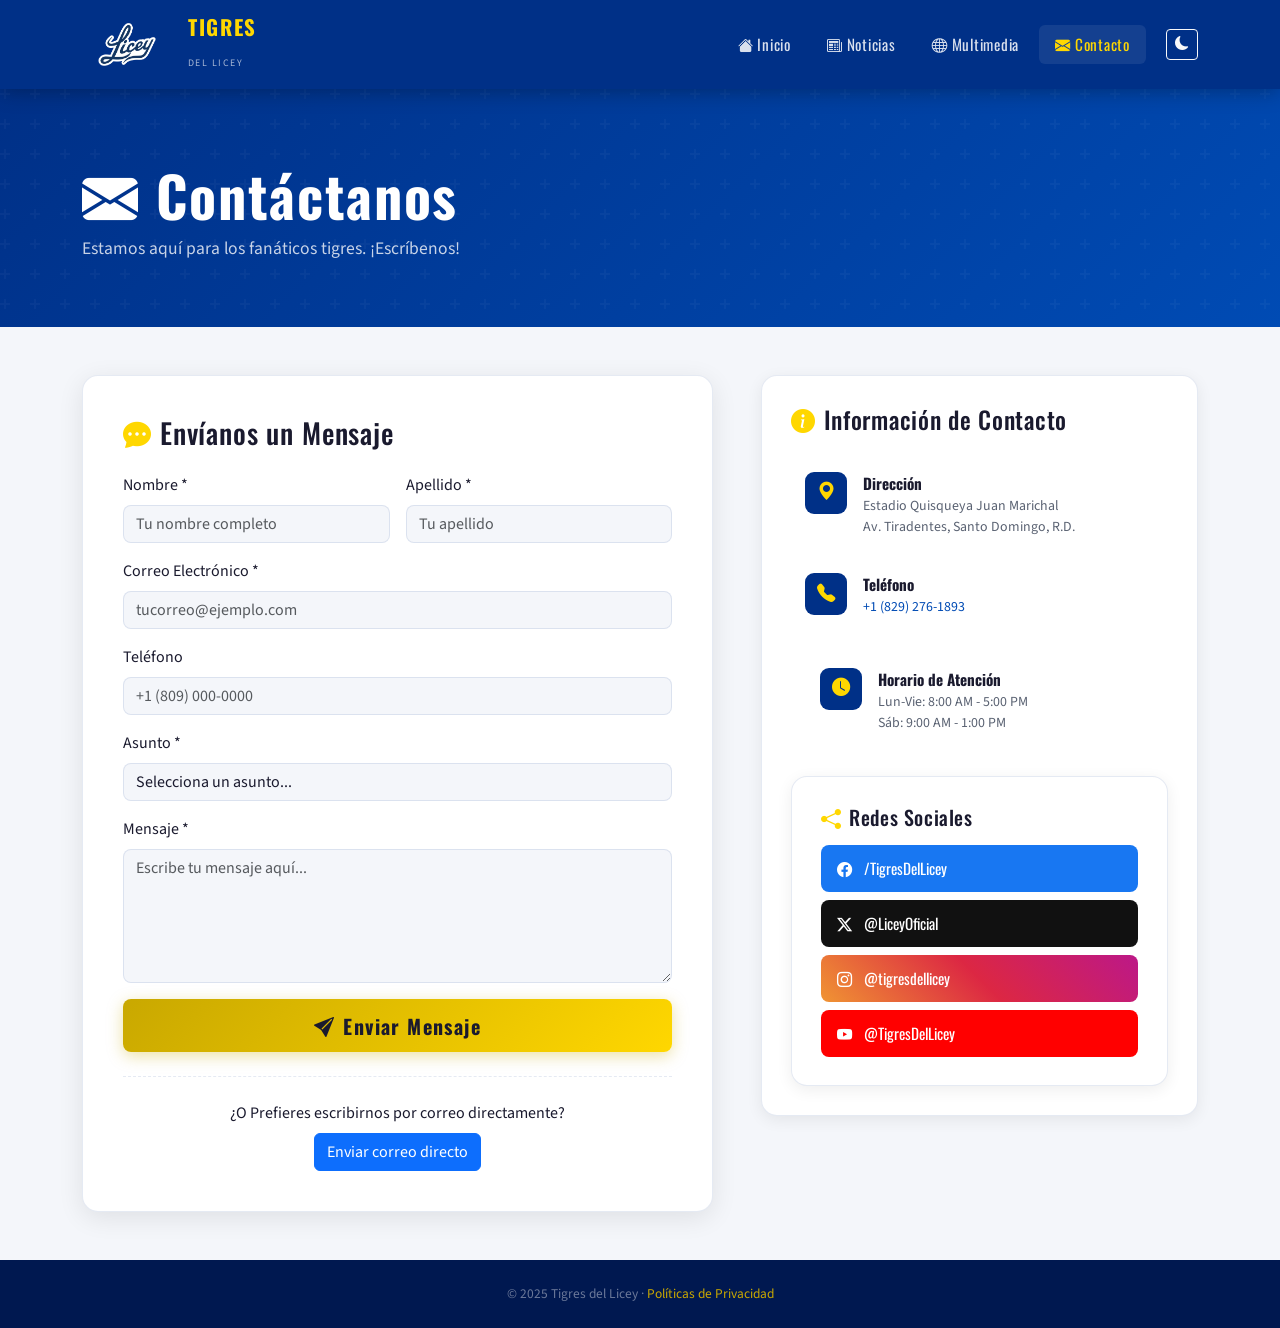
==== contacto.html @ 9cd00520 "Add files via upload" ====
<!DOCTYPE html>
<html lang="es" data-theme="light">
<head>
  <meta charset="UTF-8" />
  <meta name="viewport" content="width=device-width, initial-scale=1.0" />
  <meta name="description" content="Página de contacto de los Tigres del Licey. Escríbenos para cualquier consulta." />
  <meta name="keywords" content="Tigres del Licey contacto, contactar Licey, béisbol dominicano contacto" />
  <meta name="author" content="Tigres del Licey" />
  <meta name="robots" content="index, follow" />
  <title>Contacto  Tigres del Licey</title>
  <link rel="icon" type="image/svg+xml" href="img/favicon.svg" />
  <link href="https://cdn.jsdelivr.net/npm/bootstrap@5.3.2/dist/css/bootstrap.min.css" rel="stylesheet" />
  <link href="https://cdn.jsdelivr.net/npm/bootstrap-icons@1.11.3/font/bootstrap-icons.min.css" rel="stylesheet" />
  <link href="https://fonts.googleapis.com/css2?family=Oswald:wght@400;600;700&family=Source+Sans+3:wght@300;400;600&display=swap" rel="stylesheet" />
  <link rel="stylesheet" href="css/styles.css" />
</head>
<body>

<nav class="navbar navbar-expand-lg sticky-top" id="mainNav">
  <div class="container">
    <a class="navbar-brand d-flex align-items-center gap-2" href="index.html">
      <img src="img/tigresdelliceyicono-removebg-preview.png" alt="logo" width="90" class="me-2" />
      <div><span class="nombre-marca">TIGRES</span><br><span class="subtitulo-marca">DEL LICEY</span></div>
    </a>
    <button class="navbar-toggler" type="button" data-bs-toggle="collapse" data-bs-target="#navMenu">
      <i class="bi bi-list text-white fs-2"></i>
    </button>
    <div class="collapse navbar-collapse" id="navMenu">
      <ul class="navbar-nav ms-auto align-items-lg-center gap-lg-1">
        <li class="nav-item"><a class="nav-link" href="index.html"><i class="bi bi-house-fill me-1"></i>Inicio</a></li>
        <li class="nav-item"><a class="nav-link" href="noticias.html"><i class="bi bi-newspaper me-1"></i>Noticias</a></li>
        <li class="nav-item"><a class="nav-link" href="enlaces.html"><i class="bi bi-globe me-1"></i>Multimedia</a></li>
        <li class="nav-item"><a class="nav-link active" href="contacto.html"><i class="bi bi-envelope-fill me-1"></i>Contacto</a></li>
        <li class="nav-item">
          <button class="btn btn-outline-light btn-sm ms-lg-3" id="darkToggle" onclick="toggleDark()">
            <i class="bi bi-moon-fill" id="darkIcon"></i>
          </button>
        </li>
      </ul>
    </div>
  </div>
</nav>

<div class="hero-pagina">
  <div class="container">
    <h1><i class="bi bi-envelope-fill me-3"></i>Contáctanos</h1>
    <p>Estamos aquí para los fanáticos tigres. ¡Escríbenos!</p>
  </div>
</div>

<main class="container py-5">
  <div class="row g-5 align-items-start">

    <!-- Contact Form -->
    <div class="col-lg-7">
      <div class="tarjeta-contacto">
        <h3 class="mb-4"><i class="bi bi-chat-dots-fill text-gold me-2"></i>Envíanos un Mensaje</h3>
        <div id="contactForm">
          <div class="row g-3">
            <div class="col-md-6">
              <label class="form-label">Nombre *</label>
              <input type="text" class="form-control campo-licey" id="nombre" placeholder="Tu nombre completo" />
            </div>
            <div class="col-md-6">
              <label class="form-label">Apellido *</label>
              <input type="text" class="form-control campo-licey" id="apellido" placeholder="Tu apellido" />
            </div>
            <div class="col-12">
              <label class="form-label">Correo Electrónico *</label>
              <input type="email" class="form-control campo-licey" id="email" placeholder="tucorreo@ejemplo.com" />
            </div>
            <div class="col-12">
              <label class="form-label">Teléfono</label>
              <input type="tel" class="form-control campo-licey" id="telefono" placeholder="+1 (809) 000-0000" />
            </div>
            <div class="col-12">
              <label class="form-label">Asunto *</label>
              <select class="form-select campo-licey" id="asunto">
                <option value="">Selecciona un asunto...</option>
                <option value="info">Información general</option>
                <option value="tickets">Compra de boletos</option>
                <option value="prensa">Solicitud de prensa</option>
                <option value="patrocinio">Patrocinios</option>
                <option value="otro">Otro</option>
              </select>
            </div>
            <div class="col-12">
              <label class="form-label">Mensaje *</label>
              <textarea class="form-control campo-licey" id="mensaje" rows="5" placeholder="Escribe tu mensaje aquí..."></textarea>
            </div>
            <div class="col-12">
              <button type="button" class="btn boton-dorado btn-lg w-100" onclick="submitForm()">
                <i class="bi bi-send-fill me-2"></i>Enviar Mensaje
              </button>
            </div>
          </div>
        </div>

        <!-- BOTTON DIRECCION GMAIL -->
        <div class="seccion-correo mt-4 text-center">
          <label class=" form-label">¿O Prefieres escribirnos por correo directamente?</label>
          <br>
          <a href="mailto:;lp24-0910@unphu.edu.do?subject=Consultas,dudas=Hola..."
                class="btn btn-primary">
                Enviar correo directo
            </a>
        </div>
      </div>
    </div>

    <!-- INFO CONTACTOS -->
    <div class="col-lg-5">
      <div class="tarjeta-info-contacto mb-4">
        <h4 class="mb-4"><i class="bi bi-info-circle-fill text-gold me-2"></i>Información de Contacto</h4>
        <div class="elemento-contacto tarjeta-hover">
          <div class="icono-contacto"><i class="bi bi-geo-alt-fill"></i></div>
          <div>
            <strong>Dirección</strong>
            <p>Estadio Quisqueya Juan Marichal<br>Av. Tiradentes, Santo Domingo, R.D.</p>
          </div>
        </div>
        <div class="elemento-contacto tarjeta-hover">
          <div class="icono-contacto"><i class="bi bi-telephone-fill"></i></div>
          <div>
            <strong>Teléfono</strong>
            <p><a href="tel:+18095401234">+1 (829) 276-1893</a></p>
          </div>
        </div>
        <div class="elemento-contacto tarjeta-hover">
        <div class="elemento-contacto tarjeta-hover">
          <div class="icono-contacto"><i class="bi bi-clock-fill"></i></div>
          <div>
            <strong>Horario de Atención</strong>
            <p>Lun-Vie: 8:00 AM - 5:00 PM<br>Sáb: 9:00 AM - 1:00 PM</p>
          </div>
        </div>
      </div>

      <!-- Social Media -->
      <div class="tarjeta-info-contacto">
        <h5 class="mb-3"><i class="bi bi-share-fill text-gold me-2"></i>Redes Sociales</h5>
        <div class="d-flex flex-column gap-2">
          <a href="https://www.facebook.com/TigresDelLicey" target="_blank" class="fila-social facebook">
            <i class="bi bi-facebook"></i> /TigresDelLicey
          </a>
          <a href="https://twitter.com/LiceyOficial" target="_blank" class="fila-social twitter">
            <i class="bi bi-twitter-x"></i> @LiceyOficial
          </a>
          <a href="https://www.instagram.com/tigresdellicey" target="_blank" class="fila-social instagram">
            <i class="bi bi-instagram"></i> @tigresdellicey
          </a>
          <a href="https://www.youtube.com/@TigresDelLicey1" target="_blank" class="fila-social youtube">
            <i class="bi bi-youtube"></i> @TigresDelLicey
          </a>
        </div>
      </div>
    </div>

  </div>
</main>

<footer class="pie-pagina">
  <div class="container py-4 text-center derechos-pie">
    © 2025 Tigres del Licey · <a href="#" data-bs-toggle="modal" data-bs-target="#privacyModal">Políticas de Privacidad</a>
  </div>
</footer>

<!-- MODAL DE MENSAJE COMPLETADO -->
<div class="modal fade" id="successModal" tabindex="-1">
  <div class="modal-dialog modal-dialog-centered">
    <div class="modal-content modal-licey-es text-center">
      <div class="modal-body py-5">
        <div class="icono-exito mb-3">✅</div>
        <h4 class="text-gold mb-2">¡Mensaje Enviado!</h4>
        <p>Gracias por contactarnos. Nuestro equipo te responderá pronto.<br><strong>¡Arriba Licey!</strong></p>
        <button type="button" class="btn boton-dorado mt-3" data-bs-dismiss="modal">Cerrar</button>
      </div>
    </div>
  </div>
</div>

<!-- MODAL DE PRIVACIDAD -->
<div class="modal fade" id="privacyModal" tabindex="-1">
  <div class="modal-dialog modal-lg modal-dialog-centered">
    <div class="modal-content modal-licey-es">
      <div class="modal-header">
        <h5 class="modal-title"><i class="bi bi-shield-lock-fill text-gold me-2"></i>Políticas de Privacidad</h5>
        <button type="button" class="btn-close btn-close-white" data-bs-dismiss="modal"></button>
      </div>
      <div class="modal-body"><p>Ver políticas completas en la página principal.</p></div>
      <div class="modal-footer">
        <button type="button" class="btn boton-dorado" data-bs-dismiss="modal">Aceptar</button>
      </div>
    </div>
  </div>
</div>

<script src="https://cdn.jsdelivr.net/npm/bootstrap@5.3.2/dist/js/bootstrap.bundle.min.js"></script>
<script src="js/main.js"></script>
</body>
</html>
---- css/styles.css ----
:root {
  --blue-dark:   #003087;
  --blue-mid:    #004BB4;
  --blue-light:  #1565C0;
  --gold:        #C9A800;
  --gold-light:  #FFD700;
  --text-dark:   #1A1A2E;
  --text-muted:  #5A6272;
  --card-bg:     #FFFFFF;
  --card-border: rgba(0,48,135,0.10);
  --body-bg:     #F4F6FA;
  --nav-bg:      #003087;
  --footer-bg:   #001850;
  --off-white:   #F4F6FA;
}

[data-theme="dark"] {
  --body-bg:     #0D1117;
  --card-bg:     #161B22;
  --card-border: rgba(201,168,0,0.15);
  --text-dark:   #E6EDF3;
  --text-muted:  #8B949E;
  --off-white:   #1A2130;
  --nav-bg:      #001030;
  --footer-bg:   #000810;
}

/* ── BASE ── */
*, *::before, *::after { box-sizing: border-box; }

body {
  font-family: 'Source Sans 3', sans-serif;
  background: var(--body-bg);
  color: var(--text-dark);
  transition: background-color 0.3s, color 0.3s;
  margin: 0;
}

h1, h2, h3, h4, h5, h6 {
  font-family: 'Oswald', sans-serif;
  letter-spacing: 0.03em;
  color: var(--text-dark);
}

a { text-decoration: none; }

img { max-width: 100%; height: auto; }

/* ── NAVBAR ── */
#mainNav {
  background: var(--nav-bg) !important;
  box-shadow: 0 2px 20px rgba(0,0,0,0.35);
  padding: 0.6rem 0;
  transition: background-color 0.3s;
}

.marca-tigre {
  font-size: 2rem;
  line-height: 1;
}

.nombre-marca {
  font-family: 'Oswald', sans-serif;
  font-size: 1.3rem;
  font-weight: 700;
  color: #FFD700;
  letter-spacing: 0.08em;
  line-height: 1;
}

.subtitulo-marca {
  font-size: 0.62rem;
  color: rgba(255,255,255,0.65);
  letter-spacing: 0.15em;
  text-transform: uppercase;
}

.nav-link {
  color: rgba(255,255,255,0.85) !important;
  font-family: 'Oswald', sans-serif;
  font-size: 0.95rem;
  letter-spacing: 0.05em;
  padding: 0.5rem 1rem !important;
  border-radius: 6px;
  transition: all 0.25s;
}

.nav-link:hover,
.nav-link.active {
  color: #FFD700 !important;
  background: rgba(255,255,255,0.08);
}

/* ── CAROUSEL / HERO ── */
.diapositiva-carrusel {
  width: 100%;
  height: 88vh;
  min-height: 520px;
  display: flex;
  align-items: center;
  position: relative;
  overflow: hidden;
}

.slide-1 { background: linear-gradient(135deg, #001850 0%, #003087 55%, #004BB4 100%); }
.slide-2 { background: linear-gradient(135deg, #0D0D1A 0%, #001850 55%, #002060 100%); }
.slide-3 { background: linear-gradient(135deg, #002060 0%, #003087 55%, #1565C0 100%); }

.decoracion-slide {
  position: absolute;
  font-size: 28vw;
  opacity: 0.05;
  right: -2vw;
  bottom: -4vh;
  line-height: 1;
  pointer-events: none;
  user-select: none;
}

.pie-carrusel-personalizado {
  position: relative;
  z-index: 2;
  padding: 0 6vw;
  max-width: 720px;
}

.texto-superior-slide {
  font-family: 'Source Sans 3', sans-serif;
  font-size: 0.85rem;
  letter-spacing: 0.32em;
  text-transform: uppercase;
  color: #C9A800;
  margin-bottom: 1rem;
}

.pie-carrusel-personalizado h1 {
  font-family: 'Oswald', sans-serif;
  font-size: clamp(2.8rem, 7vw, 5.5rem);
  font-weight: 700;
  color: #ffffff;
  line-height: 1.05;
  text-shadow: 0 4px 20px rgba(0,0,0,0.55);
  margin-bottom: 0.5rem;
}

.text-gold { color: #FFD700 !important; }

.icono-control-carrusel {
  font-size: 2.2rem;
  color: white;
  text-shadow: 0 2px 8px rgba(0,0,0,0.5);
}

/* ── BUTTONS ── */
.boton-dorado {
  background: linear-gradient(135deg, #C9A800, #FFD700);
  color: #1A1A2E !important;
  font-family: 'Oswald', sans-serif;
  font-weight: 700;
  letter-spacing: 0.07em;
  border: none;
  border-radius: 8px;
  padding: 0.7rem 2rem;
  transition: all 0.25s;
  box-shadow: 0 4px 16px rgba(201,168,0,0.35);
}

.boton-dorado:hover {
  transform: translateY(-2px);
  box-shadow: 0 6px 22px rgba(201,168,0,0.55);
  background: linear-gradient(135deg, #FFD700, #FFE44D);
}

.boton-contorno-dorado {
  border: 2px solid #C9A800;
  color: #C9A800 !important;
  background: transparent;
  font-family: 'Oswald', sans-serif;
  font-weight: 600;
  letter-spacing: 0.05em;
  border-radius: 8px;
  padding: 0.45rem 1.3rem;
  transition: all 0.25s;
}

.boton-contorno-dorado:hover {
  background: #C9A800;
  color: #1A1A2E !important;
}

.boton-primario-licey {
  background: #004BB4;
  color: #ffffff !important;
  font-family: 'Oswald', sans-serif;
  font-weight: 600;
  border: none;
  border-radius: 8px;
  padding: 0.7rem 2rem;
  transition: all 0.25s;
}

.boton-primario-licey:hover {
  background: #1565C0;
  transform: translateY(-2px);
}

/* ── SLOGAN SECTION ── */
.seccion-eslogan {
  background: var(--card-bg);
}

.insignia-eslogan {
  display: inline-block;
  background: #003087;
  padding: 1rem 2.8rem;
  border-radius: 50px;
  border: 2px solid #C9A800;
  box-shadow: 0 4px 22px rgba(0,48,135,0.25);
}

.texto-eslogan {
  font-family: 'Oswald', sans-serif;
  font-size: clamp(1rem, 2.5vw, 1.5rem);
  font-weight: 700;
  color: #FFD700;
  letter-spacing: 0.07em;
}

.subtexto-eslogan {
  color: var(--text-muted);
  font-size: 1rem;
}

/* ── SECTION LABELS ── */
.etiqueta-seccion {
  display: inline-block;
  background: #C9A800;
  color: #1A1A2E;
  font-family: 'Oswald', sans-serif;
  font-size: 0.74rem;
  font-weight: 700;
  letter-spacing: 0.18em;
  text-transform: uppercase;
  padding: 0.25rem 0.9rem;
  border-radius: 4px;
  margin-bottom: 0.8rem;
}

.titulo-seccion {
  font-family: 'Oswald', sans-serif;
  font-size: clamp(1.8rem, 4vw, 2.8rem);
  font-weight: 700;
  color: var(--text-dark);
  margin-bottom: 1.5rem;
}

/* ── HOVER CARD ── */
.tarjeta-hover {
  transition: transform 0.25s ease, box-shadow 0.25s ease;
}

.tarjeta-hover:hover {
  transform: translateY(-5px);
  box-shadow: 0 12px 32px rgba(0,48,135,0.18) !important;
}

/* ── STATS GRID ── */
.cuadricula-estadisticas {
  display: grid;
  grid-template-columns: 1fr 1fr;
  gap: 1.2rem;
}

.tarjeta-estadistica {
  background: var(--card-bg);
  border: 1.5px solid var(--card-border);
  border-radius: 14px;
  padding: 1.6rem;
  text-align: center;
  box-shadow: 0 4px 16px rgba(0,0,0,0.07);
}

.icono-estadistica {
  font-size: 1.9rem;
  color: #C9A800;
  display: block;
  margin-bottom: 0.5rem;
}

.numero-estadistica {
  font-family: 'Oswald', sans-serif;
  font-size: 2.5rem;
  font-weight: 700;
  color: #003087;
  line-height: 1;
}

[data-theme="dark"] .numero-estadistica { color: #FFD700; }

.etiqueta-estadistica {
  font-size: 0.85rem;
  color: var(--text-muted);
  margin-top: 0.3rem;
}

/* ── LIST CARDS ── */
.tarjeta-lista {
  background: var(--card-bg);
  border: 1.5px solid var(--card-border);
  border-radius: 14px;
  padding: 1.8rem;
  height: 100%;
  box-shadow: 0 4px 16px rgba(0,0,0,0.07);
}

.titulo-tarjeta-lista {
  font-family: 'Oswald', sans-serif;
  font-size: 1.2rem;
  font-weight: 600;
  color: var(--text-dark);
  margin-bottom: 1.2rem;
  padding-bottom: 0.8rem;
  border-bottom: 2.5px solid #C9A800;
}

.lista-ordenada-personalizada {
  padding-left: 1.5rem;
  color: var(--text-dark);
}

.lista-ordenada-personalizada li {
  padding: 0.45rem 0;
  border-bottom: 1px solid var(--card-border);
  transition: color 0.2s, padding-left 0.2s;
}

.lista-ordenada-personalizada li:hover {
  color: #004BB4;
  padding-left: 0.3rem;
}

.lista-desordenada-personalizada {
  list-style: none;
  padding: 0;
  margin: 0;
  color: var(--text-dark);
}

.lista-desordenada-personalizada li {
  padding: 0.45rem 0;
  padding-left: 1.6rem;
  border-bottom: 1px solid var(--card-border);
  position: relative;
  transition: color 0.2s, background-color 0.2s;
}

.lista-desordenada-personalizada li::before {
  content: '\2022';
  color: #C9A800;
  font-size: 1.3rem;
  position: absolute;
  left: 0.3rem;
  top: 0.2rem;
  line-height: 1.4;
}

.lista-desordenada-personalizada li:hover {
  color: #004BB4;
  background: rgba(0,48,135,0.04);
  border-radius: 4px;
}

/* ── PLAYER CARDS ── */
.tarjeta-jugador {
  background: var(--card-bg);
  border: 1.5px solid var(--card-border);
  border-radius: 14px;
  padding: 1.8rem 1.2rem 1.5rem;
  text-align: center;
  box-shadow: 0 4px 16px rgba(0,0,0,0.07);
  position: relative;
  overflow: hidden;
  transition: transform 0.25s, box-shadow 0.25s, background-color 0.25s;
}

.tarjeta-jugador::before {
  content: '';
  position: absolute;
  top: 0; left: 0; right: 0;
  height: 4px;
  background: linear-gradient(90deg, #003087, #C9A800);
}

.numero-jugador {
  font-family: 'Oswald', sans-serif;
  font-size: 3.2rem;
  font-weight: 700;
  color: rgba(0,48,135,0.07);
  position: absolute;
  top: 0.4rem;
  right: 0.8rem;
  line-height: 1;
}

[data-theme="dark"] .numero-jugador { color: rgba(201,168,0,0.07); }

.emoji-jugador { font-size: 3.2rem; margin-bottom: 0.5rem; display: block; }

.tarjeta-jugador h5 {
  font-family: 'Oswald', sans-serif;
  font-size: 1.2rem;
  font-weight: 600;
  margin-bottom: 0.5rem;
  transition: color 0.25s;
}

.tarjeta-jugador p {
  font-size: 0.87rem;
  color: var(--text-muted);
  transition: color 0.25s;
}

.insignia-posicion {
  display: inline-block;
  background: #003087;
  color: #FFD700;
  font-family: 'Oswald', sans-serif;
  font-size: 0.74rem;
  letter-spacing: 0.1em;
  padding: 0.2rem 0.9rem;
  border-radius: 4px;
  margin-top: 0.5rem;
}

/* ── SOCIAL BUTTONS ── */
.seccion-social {
  background: var(--card-bg);
  border-radius: 16px;
  box-shadow: 0 4px 20px rgba(0,0,0,0.07);
}

.boton-social {
  display: inline-flex;
  align-items: center;
  gap: 0.5rem;
  padding: 0.75rem 1.7rem;
  border-radius: 50px;
  font-family: 'Oswald', sans-serif;
  font-size: 0.95rem;
  font-weight: 600;
  letter-spacing: 0.05em;
  transition: all 0.25s;
  color: #fff !important;
  text-decoration: none;
}

.boton-social:hover { transform: translateY(-3px); filter: brightness(1.1); }
.boton-social.facebook  { background: #1877F2; }
.boton-social.twitter   { background: #111; }
.boton-social.instagram { background: linear-gradient(45deg, #f09433, #e6683c, #dc2743, #cc2366, #bc1888); }
.boton-social.youtube   { background: #FF0000; }
.boton-social.tiktok    { background: #010101; border: 1px solid #69C9D0; }

/* ── PAGE HERO ── */
.hero-pagina {
  background: linear-gradient(135deg, #003087 0%, #004BB4 100%);
  padding: 4.5rem 0 3rem;
  position: relative;
  overflow: hidden;
}

.hero-pagina::after {
  content: '';
  position: absolute;
  inset: 0;
  background: url("data:image/svg+xml,%3Csvg width='60' height='60' viewBox='0 0 60 60' xmlns='http://www.w3.org/2000/svg'%3E%3Cg fill='none' fill-rule='evenodd'%3E%3Cg fill='%23ffffff' fill-opacity='0.03'%3E%3Cpath d='M36 34v-4h-2v4h-4v2h4v4h2v-4h4v-2h-4zm0-30V0h-2v4h-4v2h4v4h2V6h4V4h-4zM6 34v-4H4v4H0v2h4v4h2v-4h4v-2H6zM6 4V0H4v4H0v2h4v4h2V6h4V4H6z'/%3E%3C/g%3E%3C/g%3E%3C/svg%3E");
  pointer-events: none;
}

.hero-pagina h1 {
  font-family: 'Oswald', sans-serif;
  font-size: clamp(2rem, 5vw, 3.5rem);
  font-weight: 700;
  color: #fff;
  position: relative;
}

.hero-pagina p {
  color: rgba(255,255,255,0.78);
  font-size: 1.1rem;
  position: relative;
}

/* ── NEWS CARDS ── */
.tarjeta-noticia {
  background: var(--card-bg);
  border: 1.5px solid var(--card-border);
  border-radius: 14px;
  padding: 1.8rem;
  box-shadow: 0 4px 16px rgba(0,0,0,0.07);
  height: 100%;
}

.noticia-destacada { border-left: 5px solid #C9A800; }

.insignia-noticia {
  display: inline-block;
  background: #C9A800;
  color: #1A1A2E;
  font-family: 'Oswald', sans-serif;
  font-size: 0.78rem;
  font-weight: 700;
  padding: 0.22rem 0.9rem;
  border-radius: 4px;
  margin-bottom: 0.8rem;
}

.fecha-noticia { font-size: 0.82rem; color: var(--text-muted); margin-bottom: 0.8rem; }

.tarjeta-noticia h3, .tarjeta-noticia h4, .tarjeta-noticia h5 {
  font-family: 'Oswald', sans-serif;
  font-weight: 600;
  color: var(--text-dark);
  margin-bottom: 0.8rem;
}

/* ── ARTICLE ── */
.cuerpo-articulo {
  background: var(--card-bg);
  border-radius: 14px;
  padding: 2rem;
  box-shadow: 0 4px 16px rgba(0,0,0,0.07);
  line-height: 1.78;
}

.cuerpo-articulo h3 { font-size: 1.85rem; margin-bottom: 1rem; }

.cuerpo-articulo h4 {
  font-size: 1.3rem;
  margin-top: 1.6rem;
  color: #003087;
  border-left: 3px solid #C9A800;
  padding-left: 0.8rem;
}

[data-theme="dark"] .cuerpo-articulo h4 { color: #FFD700; }

.cita-licey {
  border-left: 4px solid #C9A800;
  padding: 1rem 1.5rem;
  background: rgba(201,168,0,0.06);
  border-radius: 0 8px 8px 0;
  font-style: italic;
  color: var(--text-muted);
  margin: 1.5rem 0;
}

/* ── SIDEBAR ── */
.tarjeta-lateral {
  background: var(--card-bg);
  border: 1.5px solid var(--card-border);
  border-radius: 14px;
  padding: 1.6rem;
  box-shadow: 0 4px 16px rgba(0,0,0,0.07);
}

.titulo-lateral {
  font-family: 'Oswald', sans-serif;
  font-size: 1.1rem;
  padding-bottom: 0.8rem;
  border-bottom: 2.5px solid #C9A800;
  margin-bottom: 1rem;
  color: var(--text-dark);
}

.fila-estadistica {
  display: flex;
  justify-content: space-between;
  align-items: center;
  padding: 0.65rem 0.4rem;
  border-bottom: 1px solid var(--card-border);
  font-size: 0.9rem;
  color: var(--text-dark);
  border-radius: 4px;
  transition: background-color 0.2s;
}

.fila-estadistica:hover { background: rgba(0,48,135,0.05); }
.fila-estadistica strong { color: #003087; font-family: 'Oswald', sans-serif; }
[data-theme="dark"] .fila-estadistica strong { color: #FFD700; }

/* ── MEDIA / IFRAMES ── */
.tarjeta-media {
  background: var(--card-bg);
  border: 1.5px solid var(--card-border);
  border-radius: 14px;
  padding: 1.5rem;
  box-shadow: 0 4px 16px rgba(0,0,0,0.07);
  height: 100%;
}

.titulo-media {
  font-family: 'Oswald', sans-serif;
  font-size: 1.1rem;
  font-weight: 600;
  margin-bottom: 1rem;
  color: var(--text-dark);
}

.contenedor-iframe {
  position: relative;
  padding-bottom: 56.25%;
  height: 0;
  overflow: hidden;
  border-radius: 10px;
  background: #000;
}

.contenedor-iframe iframe {
  position: absolute;
  top: 0; left: 0;
  width: 100%; height: 100%;
  border-radius: 10px;
}

.contenedor-mapa { padding-bottom: 65%; }
.descripcion-media { font-size: 0.88rem; color: var(--text-muted); margin-top: 0.6rem; }

/* ── LINK CARDS ── */
.tarjeta-enlace {
  display: flex;
  align-items: center;
  gap: 1rem;
  background: var(--card-bg);
  border: 1.5px solid var(--card-border);
  border-radius: 14px;
  padding: 1.3rem 1.6rem;
  color: var(--text-dark) !important;
  box-shadow: 0 4px 16px rgba(0,0,0,0.07);
  transition: all 0.25s;
  text-decoration: none;
}

.tarjeta-enlace:hover {
  border-color: #C9A800;
  transform: translateY(-3px);
  box-shadow: 0 8px 24px rgba(201,168,0,0.2);
}

.tarjeta-enlace > i:first-child { font-size: 1.9rem; color: #C9A800; flex-shrink: 0; }
.tarjeta-enlace > i:last-child  { margin-left: auto; color: var(--text-muted); }
.tarjeta-enlace strong { font-family: 'Oswald', sans-serif; display: block; }
.tarjeta-enlace small  { color: var(--text-muted); }

/* ── INFO LIST ── */
.lista-info { list-style: none; padding: 0; margin: 0; }

.lista-info li {
  display: flex;
  align-items: flex-start;
  gap: 0.9rem;
  padding: 0.85rem 0;
  border-bottom: 1px solid var(--card-border);
  color: var(--text-dark);
}

.lista-info li i { font-size: 1.1rem; color: #C9A800; flex-shrink: 0; margin-top: 0.1rem; }
.lista-info li p { margin: 0; font-size: 0.87rem; color: var(--text-muted); }

/* ── CONTACT ── */
.tarjeta-contacto {
  background: var(--card-bg);
  border: 1.5px solid var(--card-border);
  border-radius: 16px;
  padding: 2.5rem;
  box-shadow: 0 6px 26px rgba(0,0,0,0.09);
}

.tarjeta-info-contacto {
  background: var(--card-bg);
  border: 1.5px solid var(--card-border);
  border-radius: 16px;
  padding: 1.8rem;
  box-shadow: 0 4px 16px rgba(0,0,0,0.07);
}

.campo-licey {
  background: var(--off-white) !important;
  border: 1.5px solid var(--card-border) !important;
  border-radius: 8px !important;
  color: var(--text-dark) !important;
  transition: border-color 0.25s, box-shadow 0.25s;
}

.campo-licey:focus {
  border-color: #004BB4 !important;
  box-shadow: 0 0 0 3px rgba(0,75,180,0.15) !important;
  outline: none !important;
}

.elemento-contacto {
  display: flex;
  align-items: flex-start;
  gap: 1rem;
  padding: 0.9rem;
  border-radius: 10px;
  margin-bottom: 0.4rem;
  transition: background-color 0.2s;
}

.elemento-contacto:hover { background: rgba(0,48,135,0.05); }

.icono-contacto {
  width: 42px;
  height: 42px;
  background: #003087;
  border-radius: 9px;
  display: flex;
  align-items: center;
  justify-content: center;
  color: #FFD700;
  font-size: 1.15rem;
  flex-shrink: 0;
}

.elemento-contacto strong { font-family: 'Oswald', sans-serif; display: block; font-size: 0.95rem; }
.elemento-contacto p { margin: 0.1rem 0 0; font-size: 0.87rem; color: var(--text-muted); }
.elemento-contacto p a { color: #004BB4; }
[data-theme="dark"] .elemento-contacto p a { color: #FFD700; }

/* Social Row */
.fila-social {
  display: flex;
  align-items: center;
  gap: 0.8rem;
  padding: 0.75rem 1rem;
  border-radius: 8px;
  font-family: 'Oswald', sans-serif;
  font-size: 0.95rem;
  color: #fff !important;
  transition: all 0.25s;
  text-decoration: none;
}
.fila-social:hover { transform: translateX(5px); filter: brightness(1.1); }
.fila-social.facebook  { background: #1877F2; }
.fila-social.twitter   { background: #111; }
.fila-social.instagram { background: linear-gradient(45deg, #f09433, #dc2743, #bc1888); }
.fila-social.youtube   { background: #FF0000; }

/* Mailto */
.boton-correo {
  background: linear-gradient(135deg, #003087, #004BB4);
  color: #fff !important;
  font-family: 'Oswald', sans-serif;
  font-weight: 600;
  letter-spacing: 0.05em;
  border: none;
  border-radius: 10px;
  padding: 0.9rem 2.2rem;
  display: inline-flex;
  flex-direction: column;
  align-items: center;
  transition: all 0.25s;
  box-shadow: 0 4px 16px rgba(0,48,135,0.32);
}

.boton-correo:hover {
  transform: translateY(-2px);
  box-shadow: 0 6px 22px rgba(0,48,135,0.45);
}

.direccion-correo {
  font-size: 0.78rem;
  opacity: 0.72;
  font-family: 'Source Sans 3', sans-serif;
  font-weight: 400;
  letter-spacing: 0.04em;
}

.seccion-correo {
  border-top: 1.5px dashed var(--card-border);
  padding-top: 1.5rem;
}

/* ── MODALS ── */
.modal-licey-es .modal-header { background: #003087; }
.modal-licey-es .modal-title  { color: #fff; font-family: 'Oswald', sans-serif; }

.modal-licey-es .modal-content {
  background: var(--card-bg);
  color: var(--text-dark);
  border: none;
  border-radius: 14px;
  overflow: hidden;
}

.modal-licey-es .modal-body h6 {
  font-family: 'Oswald', sans-serif;
  color: #003087;
  margin-top: 1.2rem;
}

[data-theme="dark"] .modal-licey-es .modal-body h6 { color: #FFD700; }

.cita-licey-modal {
  border-left: 4px solid #C9A800;
  padding: 0.8rem 1.2rem;
  background: rgba(201,168,0,0.07);
  border-radius: 0 8px 8px 0;
  font-style: italic;
  color: var(--text-muted);
  margin-top: 1rem;
}

.icono-exito { font-size: 4.5rem; display: block; margin-bottom: 0.5rem; }

/* ── FOOTER ── */
.pie-pagina { background: var(--footer-bg); color: rgba(255,255,255,0.75); }

.marca-pie {
  font-family: 'Oswald', sans-serif;
  font-size: 1.15rem;
  font-weight: 700;
  color: #FFD700;
  letter-spacing: 0.07em;
}

.desde-pie { font-size: 0.74rem; color: rgba(255,255,255,0.48); }
.descripcion-pie  { font-size: 0.9rem;  color: rgba(255,255,255,0.58); }

.titulo-pie {
  font-family: 'Oswald', sans-serif;
  font-size: 0.82rem;
  letter-spacing: 0.16em;
  text-transform: uppercase;
  color: #C9A800;
  margin-bottom: 1rem;
}

.enlaces-pie { list-style: none; padding: 0; }
.enlaces-pie li { margin-bottom: 0.4rem; }

.enlaces-pie a {
  color: rgba(255,255,255,0.58);
  font-size: 0.9rem;
  transition: color 0.2s, padding-left 0.2s;
  display: inline-flex;
  align-items: center;
  gap: 0.3rem;
}

.enlaces-pie a:hover { color: #FFD700; padding-left: 0.3rem; }

.linea-pie   { border-color: rgba(255,255,255,0.1); }
.derechos-pie { font-size: 0.84rem; color: rgba(255,255,255,0.42); }
.derechos-pie a { color: #C9A800; }
.derechos-pie a:hover { color: #FFD700; }

/* ── DARK TOGGLE ── */
#darkToggle:hover {
  background: #C9A800 !important;
  color: #1A1A2E !important;
  border-color: #C9A800 !important;
}

/* ── TOAST ── */
.toast-container { z-index: 9999; }
.envoltorio-toast { z-index: 9999; }

/* ── ANIMATIONS ── */
@keyframes fadeInUp {
  from { opacity: 0; transform: translateY(22px); }
  to   { opacity: 1; transform: translateY(0); }
}

.aparecer-arriba { animation: fadeInUp 0.5s ease forwards; }

/* ── SCROLLBAR ── */
::-webkit-scrollbar { width: 8px; }
::-webkit-scrollbar-track { background: var(--body-bg); }
::-webkit-scrollbar-thumb { background: #003087; border-radius: 4px; }
::-webkit-scrollbar-thumb:hover { background: #004BB4; }

/* ── RESPONSIVE IMAGES ── */
.imagen-licey {
  border-radius: 12px;
  object-fit: cover;
  box-shadow: 0 6px 24px rgba(0,0,0,0.15);
}

/* Placeholder when no image is available */
.imagen-placeholder {
  background: linear-gradient(135deg, #003087, #004BB4);
  border-radius: 12px;
  display: flex;
  align-items: center;
  justify-content: center;
  font-size: 5rem;
  min-height: 200px;
  box-shadow: 0 6px 24px rgba(0,0,0,0.15);
}
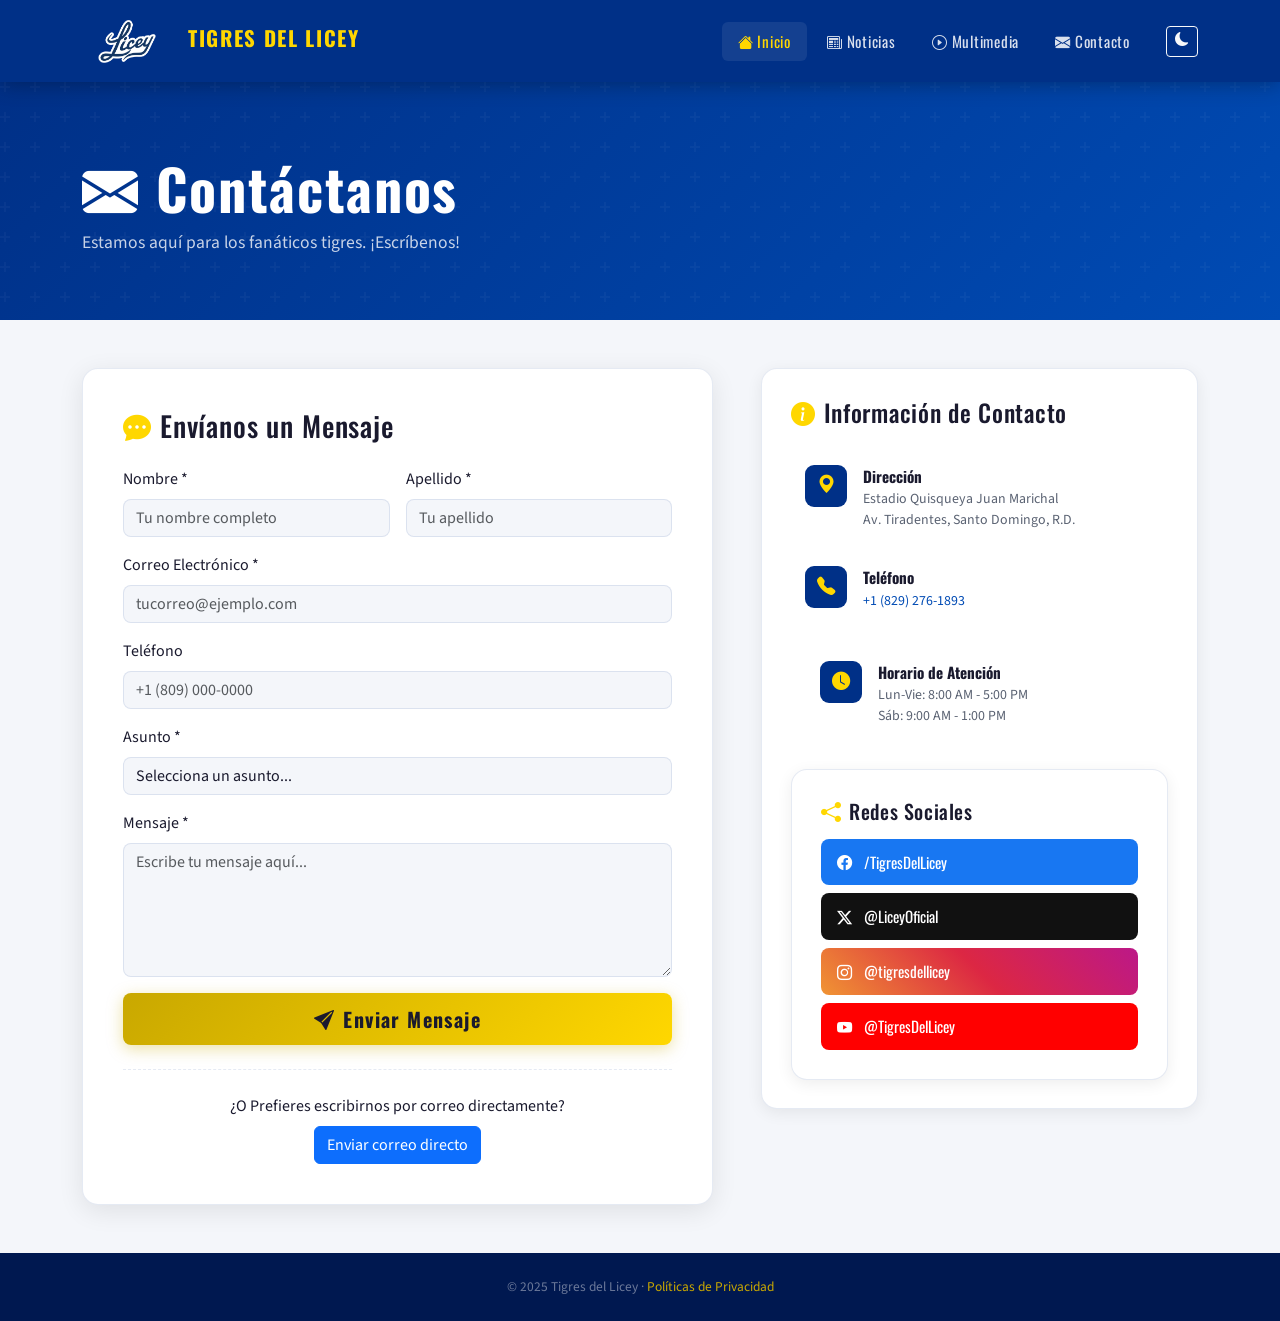
==== commit cb5dbf81: "Update contacto.html" ====
--- a/contacto.html
+++ b/contacto.html
@@ -8,7 +8,7 @@
   <meta name="author" content="Tigres del Licey" />
   <meta name="robots" content="index, follow" />
   <title>Contacto  Tigres del Licey</title>
-  <link rel="icon" type="image/svg+xml" href="img/favicon.svg" />
+  <link rel="icon" type="image/png" href="img/tigresdelliceyicono-removebg-preview.png" />
   <link href="https://cdn.jsdelivr.net/npm/bootstrap@5.3.2/dist/css/bootstrap.min.css" rel="stylesheet" />
   <link href="https://cdn.jsdelivr.net/npm/bootstrap-icons@1.11.3/font/bootstrap-icons.min.css" rel="stylesheet" />
   <link href="https://fonts.googleapis.com/css2?family=Oswald:wght@400;600;700&family=Source+Sans+3:wght@300;400;600&display=swap" rel="stylesheet" />
@@ -20,19 +20,30 @@
   <div class="container">
     <a class="navbar-brand d-flex align-items-center gap-2" href="index.html">
       <img src="img/tigresdelliceyicono-removebg-preview.png" alt="logo" width="90" class="me-2" />
-      <div><span class="nombre-marca">TIGRES</span><br><span class="subtitulo-marca">DEL LICEY</span></div>
+      <div>
+        <span class="nombre-marca">TIGRES DEL LICEY</span><br>
+        
+      </div>
     </a>
-    <button class="navbar-toggler" type="button" data-bs-toggle="collapse" data-bs-target="#navMenu">
-      <i class="bi bi-list text-white fs-2"></i>
+    <button class="navbar-toggler border-0" type="button" data-bs-toggle="collapse" data-bs-target="#navMenu">
+      <i class="bi bi-list" style="color:#fff;font-size:1.8rem;"></i>
     </button>
     <div class="collapse navbar-collapse" id="navMenu">
       <ul class="navbar-nav ms-auto align-items-lg-center gap-lg-1">
-        <li class="nav-item"><a class="nav-link" href="index.html"><i class="bi bi-house-fill me-1"></i>Inicio</a></li>
-        <li class="nav-item"><a class="nav-link" href="noticias.html"><i class="bi bi-newspaper me-1"></i>Noticias</a></li>
-        <li class="nav-item"><a class="nav-link" href="enlaces.html"><i class="bi bi-globe me-1"></i>Multimedia</a></li>
-        <li class="nav-item"><a class="nav-link active" href="contacto.html"><i class="bi bi-envelope-fill me-1"></i>Contacto</a></li>
-        <li class="nav-item">
-          <button class="btn btn-outline-light btn-sm ms-lg-3" id="darkToggle" onclick="toggleDark()">
+        <li class="nav-item">
+          <a class="nav-link active" href="index.html"><i class="bi bi-house-fill me-1"></i>Inicio</a>
+        </li>
+        <li class="nav-item">
+          <a class="nav-link" href="noticias.html"><i class="bi bi-newspaper me-1"></i>Noticias</a>
+        </li>
+        <li class="nav-item">
+          <a class="nav-link" href="enlaces.html"><i class="bi bi-play-circle me-1"></i>Multimedia</a>
+        </li>
+        <li class="nav-item">
+          <a class="nav-link" href="contacto.html"><i class="bi bi-envelope-fill me-1"></i>Contacto</a>
+        </li>
+        <li class="nav-item">
+          <button class="btn btn-outline-light btn-sm ms-lg-3" id="darkToggle" onclick="toggleDark()" title="Modo oscuro">
             <i class="bi bi-moon-fill" id="darkIcon"></i>
           </button>
         </li>
@@ -40,6 +51,7 @@
     </div>
   </div>
 </nav>
+
 
 <div class="hero-pagina">
   <div class="container">
@@ -198,4 +210,4 @@
 <script src="https://cdn.jsdelivr.net/npm/bootstrap@5.3.2/dist/js/bootstrap.bundle.min.js"></script>
 <script src="js/main.js"></script>
 </body>
-</html>+</html>
--- a/css/styles.css
+++ b/css/styles.css
@@ -205,7 +205,7 @@
   transform: translateY(-2px);
 }
 
-/* ── SLOGAN SECTION ── */
+/*  SLOGAN SECTION  */
 .seccion-eslogan {
   background: var(--card-bg);
 }
@@ -232,7 +232,7 @@
   font-size: 1rem;
 }
 
-/* ── SECTION LABELS ── */
+/* SECTION LABELS  */
 .etiqueta-seccion {
   display: inline-block;
   background: #C9A800;
@@ -255,7 +255,7 @@
   margin-bottom: 1.5rem;
 }
 
-/* ── HOVER CARD ── */
+/*  HOVER CARD  */
 .tarjeta-hover {
   transition: transform 0.25s ease, box-shadow 0.25s ease;
 }
@@ -265,7 +265,7 @@
   box-shadow: 0 12px 32px rgba(0,48,135,0.18) !important;
 }
 
-/* ── STATS GRID ── */
+/*  STATS GRID  */
 .cuadricula-estadisticas {
   display: grid;
   grid-template-columns: 1fr 1fr;
@@ -304,7 +304,7 @@
   margin-top: 0.3rem;
 }
 
-/* ── LIST CARDS ── */
+/*  LIST CARDS  */
 .tarjeta-lista {
   background: var(--card-bg);
   border: 1.5px solid var(--card-border);
@@ -371,7 +371,7 @@
   border-radius: 4px;
 }
 
-/* ── PLAYER CARDS ── */
+/* PLAYER CARDS  */
 .tarjeta-jugador {
   background: var(--card-bg);
   border: 1.5px solid var(--card-border);
@@ -433,7 +433,7 @@
   margin-top: 0.5rem;
 }
 
-/* ── SOCIAL BUTTONS ── */
+/*  SOCIAL BUTTONS  */
 .seccion-social {
   background: var(--card-bg);
   border-radius: 16px;
@@ -462,7 +462,7 @@
 .boton-social.youtube   { background: #FF0000; }
 .boton-social.tiktok    { background: #010101; border: 1px solid #69C9D0; }
 
-/* ── PAGE HERO ── */
+/*  PAGE HERO  */
 .hero-pagina {
   background: linear-gradient(135deg, #003087 0%, #004BB4 100%);
   padding: 4.5rem 0 3rem;
@@ -492,7 +492,7 @@
   position: relative;
 }
 
-/* ── NEWS CARDS ── */
+/* NEWS CARDS  */
 .tarjeta-noticia {
   background: var(--card-bg);
   border: 1.5px solid var(--card-border);
@@ -525,7 +525,7 @@
   margin-bottom: 0.8rem;
 }
 
-/* ── ARTICLE ── */
+/*  ARTICLE  */
 .cuerpo-articulo {
   background: var(--card-bg);
   border-radius: 14px;
@@ -556,7 +556,7 @@
   margin: 1.5rem 0;
 }
 
-/* ── SIDEBAR ── */
+/* SIDEBAR */
 .tarjeta-lateral {
   background: var(--card-bg);
   border: 1.5px solid var(--card-border);
@@ -590,7 +590,7 @@
 .fila-estadistica strong { color: #003087; font-family: 'Oswald', sans-serif; }
 [data-theme="dark"] .fila-estadistica strong { color: #FFD700; }
 
-/* ── MEDIA / IFRAMES ── */
+/* MEDIA  IFRAMES  */
 .tarjeta-media {
   background: var(--card-bg);
   border: 1.5px solid var(--card-border);
@@ -627,7 +627,7 @@
 .contenedor-mapa { padding-bottom: 65%; }
 .descripcion-media { font-size: 0.88rem; color: var(--text-muted); margin-top: 0.6rem; }
 
-/* ── LINK CARDS ── */
+/*  LINK CARDS  */
 .tarjeta-enlace {
   display: flex;
   align-items: center;
@@ -653,7 +653,7 @@
 .tarjeta-enlace strong { font-family: 'Oswald', sans-serif; display: block; }
 .tarjeta-enlace small  { color: var(--text-muted); }
 
-/* ── INFO LIST ── */
+/*  INFO LIST  */
 .lista-info { list-style: none; padding: 0; margin: 0; }
 
 .lista-info li {
@@ -668,7 +668,7 @@
 .lista-info li i { font-size: 1.1rem; color: #C9A800; flex-shrink: 0; margin-top: 0.1rem; }
 .lista-info li p { margin: 0; font-size: 0.87rem; color: var(--text-muted); }
 
-/* ── CONTACT ── */
+/*  CONTACT  */
 .tarjeta-contacto {
   background: var(--card-bg);
   border: 1.5px solid var(--card-border);
@@ -783,7 +783,7 @@
   padding-top: 1.5rem;
 }
 
-/* ── MODALS ── */
+/*  MODALS  */
 .modal-licey-es .modal-header { background: #003087; }
 .modal-licey-es .modal-title  { color: #fff; font-family: 'Oswald', sans-serif; }
 
@@ -815,7 +815,7 @@
 
 .icono-exito { font-size: 4.5rem; display: block; margin-bottom: 0.5rem; }
 
-/* ── FOOTER ── */
+/*  FOOTER  */
 .pie-pagina { background: var(--footer-bg); color: rgba(255,255,255,0.75); }
 
 .marca-pie {
@@ -857,18 +857,18 @@
 .derechos-pie a { color: #C9A800; }
 .derechos-pie a:hover { color: #FFD700; }
 
-/* ── DARK TOGGLE ── */
+/*  DARK TOGGLE  */
 #darkToggle:hover {
   background: #C9A800 !important;
   color: #1A1A2E !important;
   border-color: #C9A800 !important;
 }
 
-/* ── TOAST ── */
+/* TOAST  */
 .toast-container { z-index: 9999; }
 .envoltorio-toast { z-index: 9999; }
 
-/* ── ANIMATIONS ── */
+/*  ANIMATIONS  */
 @keyframes fadeInUp {
   from { opacity: 0; transform: translateY(22px); }
   to   { opacity: 1; transform: translateY(0); }
@@ -876,13 +876,13 @@
 
 .aparecer-arriba { animation: fadeInUp 0.5s ease forwards; }
 
-/* ── SCROLLBAR ── */
+/*  SCROLLBAR  */
 ::-webkit-scrollbar { width: 8px; }
 ::-webkit-scrollbar-track { background: var(--body-bg); }
 ::-webkit-scrollbar-thumb { background: #003087; border-radius: 4px; }
 ::-webkit-scrollbar-thumb:hover { background: #004BB4; }
 
-/* ── RESPONSIVE IMAGES ── */
+/* RESPONSIVE IMAGES  */
 .imagen-licey {
   border-radius: 12px;
   object-fit: cover;
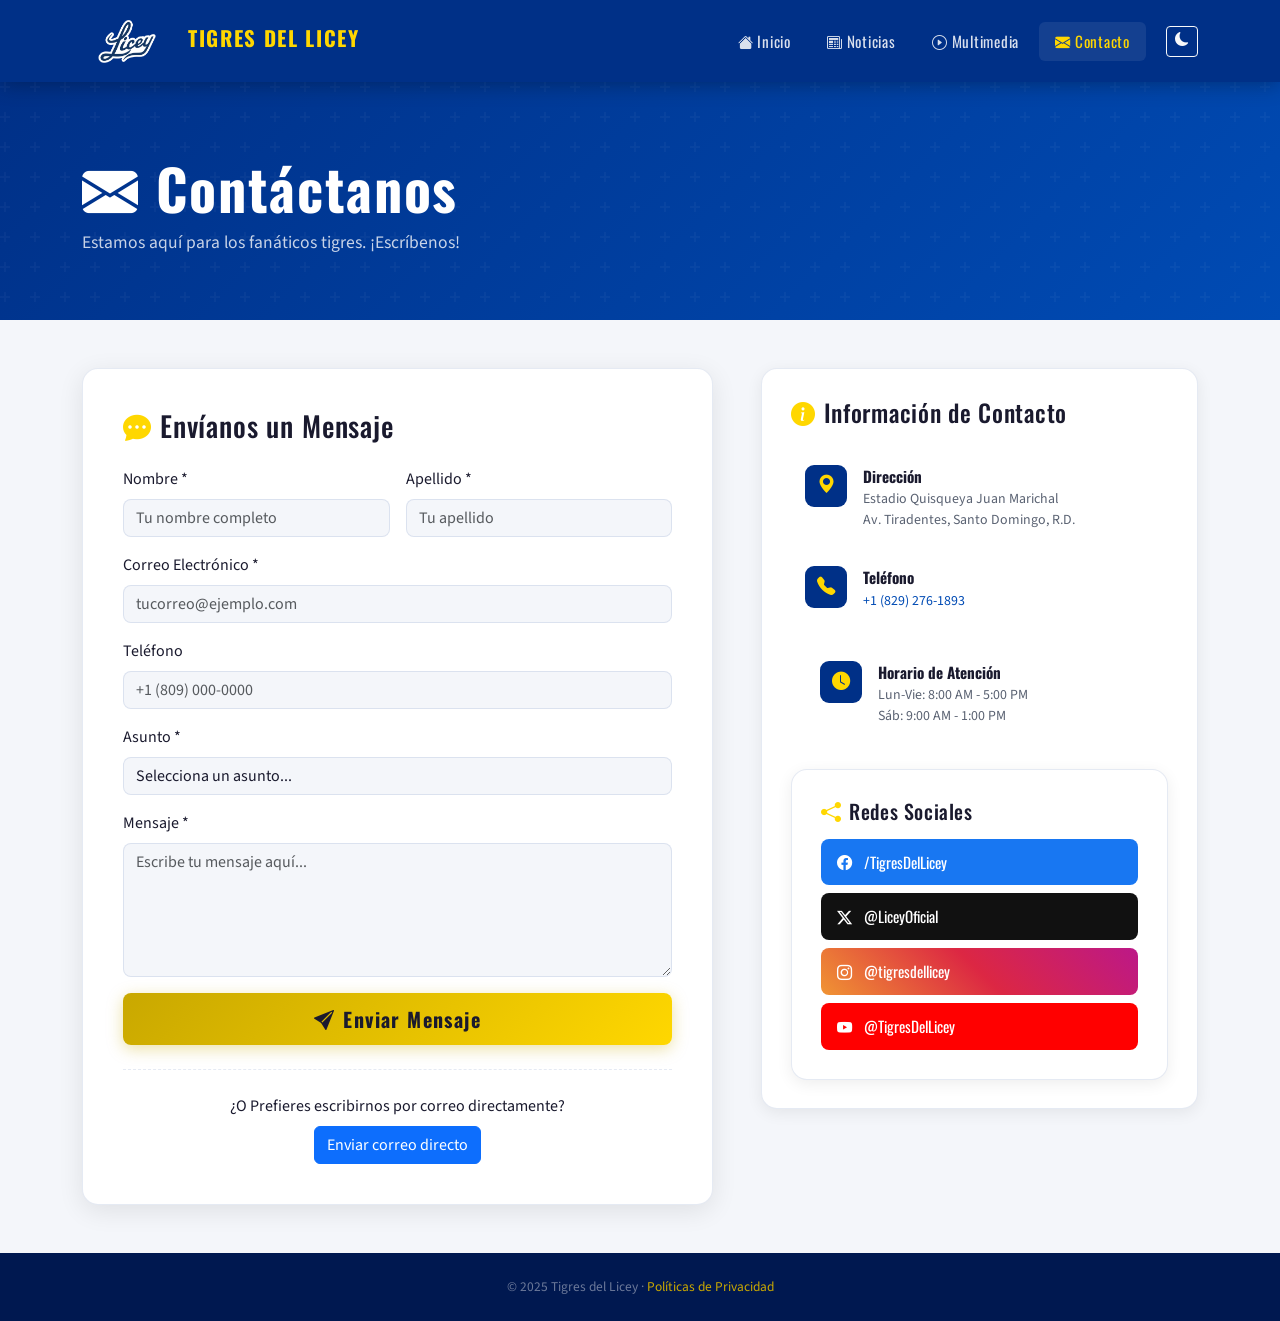
==== commit 6ba3ea7e: "Update contacto.html" ====
--- a/contacto.html
+++ b/contacto.html
@@ -31,7 +31,7 @@
     <div class="collapse navbar-collapse" id="navMenu">
       <ul class="navbar-nav ms-auto align-items-lg-center gap-lg-1">
         <li class="nav-item">
-          <a class="nav-link active" href="index.html"><i class="bi bi-house-fill me-1"></i>Inicio</a>
+          <a class="nav-link" href="index.html"><i class="bi bi-house-fill me-1"></i>Inicio</a>
         </li>
         <li class="nav-item">
           <a class="nav-link" href="noticias.html"><i class="bi bi-newspaper me-1"></i>Noticias</a>
@@ -40,7 +40,7 @@
           <a class="nav-link" href="enlaces.html"><i class="bi bi-play-circle me-1"></i>Multimedia</a>
         </li>
         <li class="nav-item">
-          <a class="nav-link" href="contacto.html"><i class="bi bi-envelope-fill me-1"></i>Contacto</a>
+          <a class="nav-link active" href="contacto.html"><i class="bi bi-envelope-fill me-1"></i>Contacto</a>
         </li>
         <li class="nav-item">
           <button class="btn btn-outline-light btn-sm ms-lg-3" id="darkToggle" onclick="toggleDark()" title="Modo oscuro">
